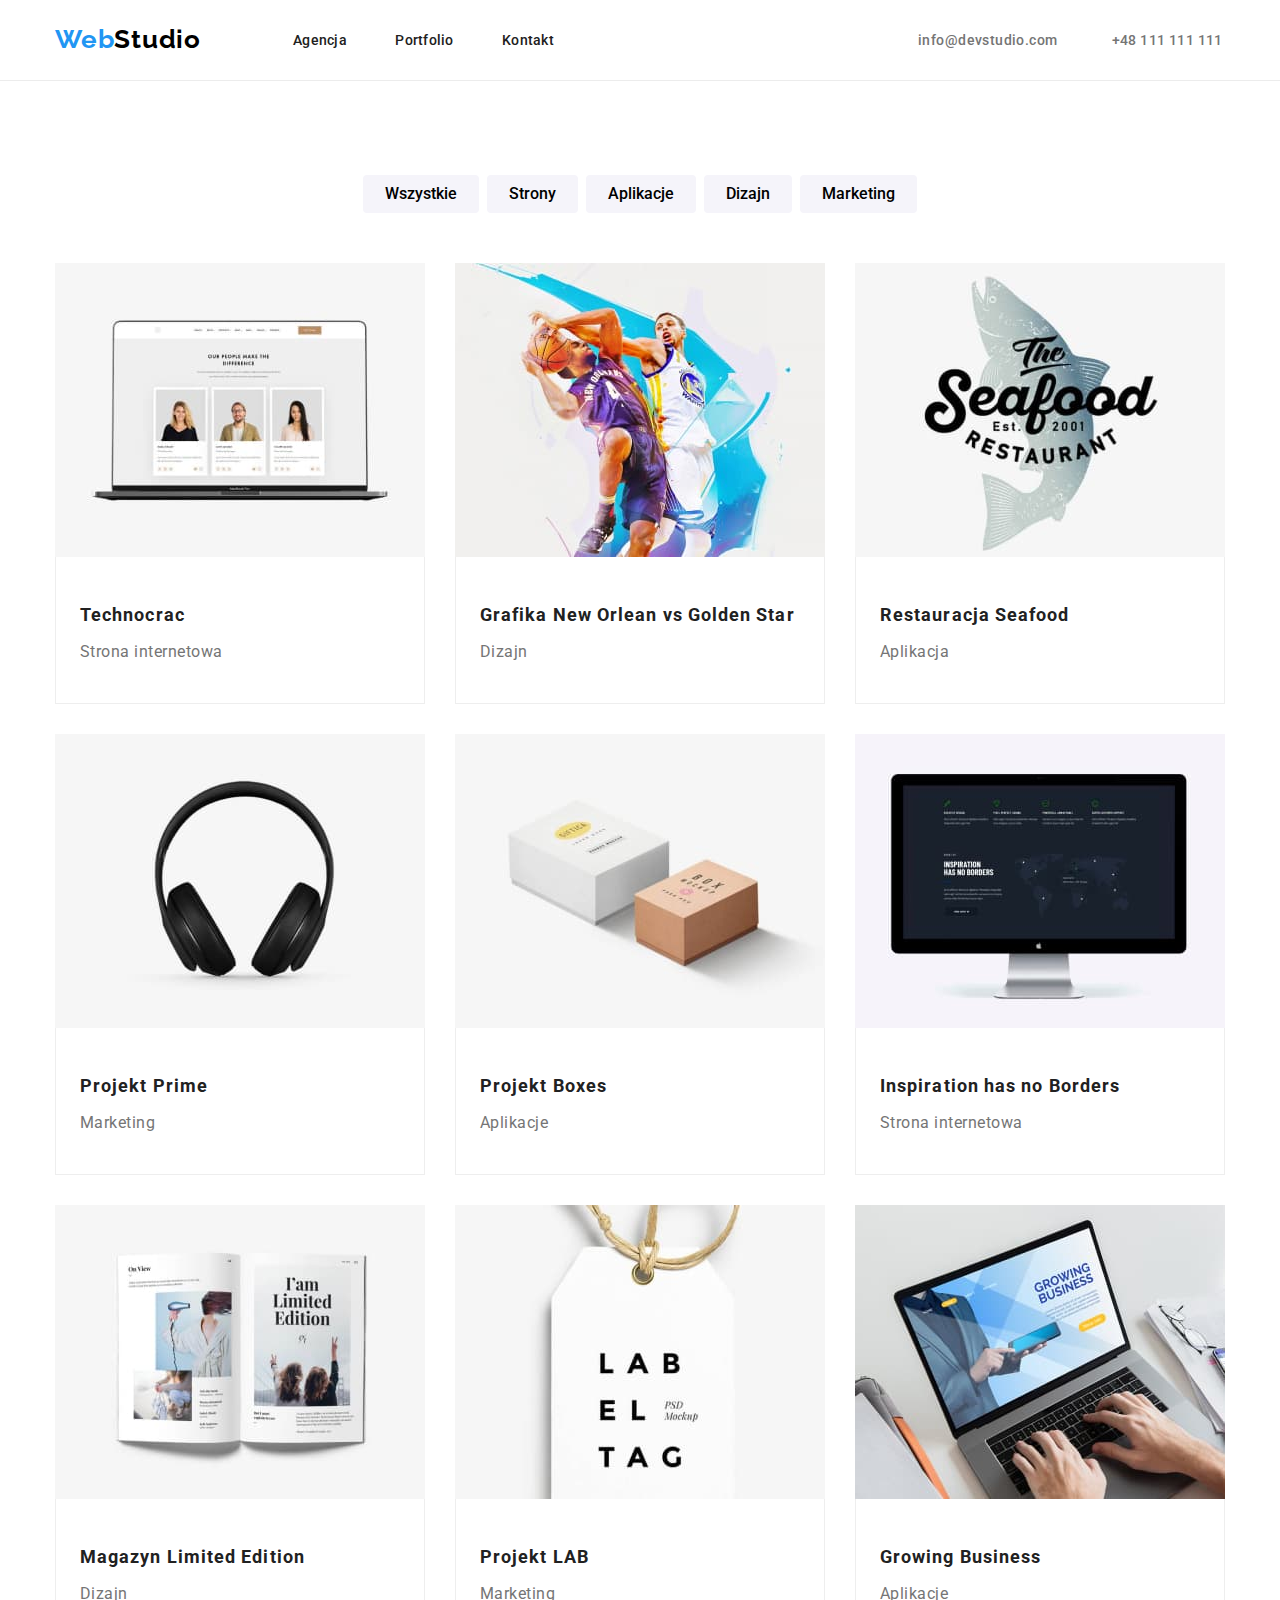
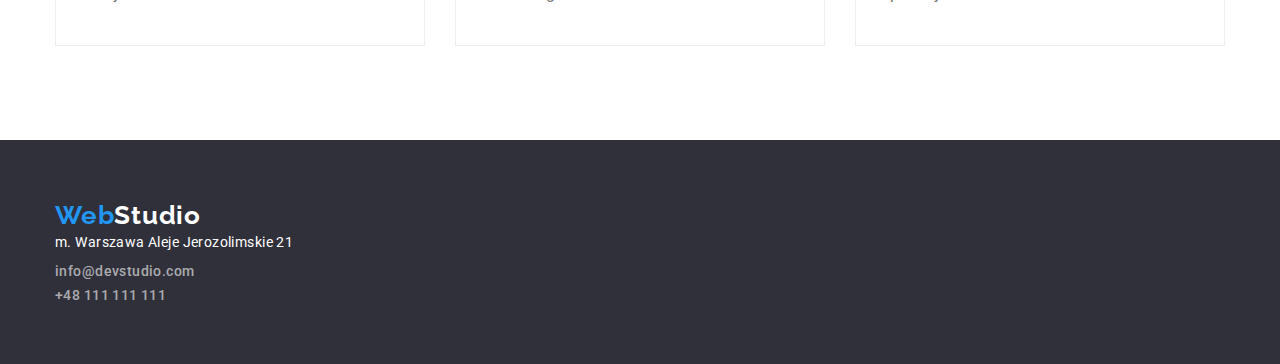
==== portfolio.html @ 27da1d33 "Add files via upload" ====
<!DOCTYPE html>
<html lang="en">
  <head>
    <meta charset="UTF-8" />
    <meta http-equiv="X-UA-Compatible" content="IE=edge" />
    <meta name="viewport" content="width=device-width, initial-scale=1.0" />
    <title>Portfolio</title>

    <link rel="preconnect" href="https://fonts.googleapis.com" />
    <link rel="preconnect" href="https://fonts.gstatic.com" crossorigin />
    <link
      href="https://fonts.googleapis.com/css2?family=Raleway:wght@700&family=Roboto:wght@400;500;700;900&display=swap"
      rel="stylesheet"
    />

    <link
      rel="stylesheet"
      href="https://cdnjs.cloudflare.com/ajax/libs/modern-normalize/1.1.0/modern-normalize.min.css"
      integrity="sha512-wpPYUAdjBVSE4KJnH1VR1HeZfpl1ub8YT/NKx4PuQ5NmX2tKuGu6U/JRp5y+Y8XG2tV+wKQpNHVUX03MfMFn9Q=="
      crossorigin="anonymous"
      referrerpolicy="no-referrer"
    />
    <link rel="stylesheet" href="./CSS/style.css" />
  </head>
  <body>
    <header class="top-background">
      <section class="container">
        <div class="header-flex">
          <a class="web-studio-header" href="">
            <span class="web">Web</span><span class="studio">Studio</span></a
          >
          <nav class="header-nav-flex">
            <a class="link" href="./index.html">Agencja</a>
            <a class="link" href="./portfolio.html">Portfolio</a>
            <a class="link" href="">Kontakt</a>
          </nav>
          <div>
            <a class="tell-mailto" href="mailto:info@devstudio.com">info@devstudio.com</a>
            <a class="tell-mailto gap-between-header" href="tel:+48111111111">+48 111 111 111</a>
          </div>
        </div>
      </section>
    </header>

    <main>
      <!-- section buttons -->
      <section class="section section-padd-bottom-50">
        <div class="container">
          <ul class="buttonpflex">
            <li><button type="button" class="buttonp">Wszystkie</button></li>
            <li><button type="button" class="buttonp">Strony</button></li>
            <li><button type="button" class="buttonp">Aplikacje</button></li>
            <li><button type="button" class="buttonp">Dizajn</button></li>
            <li><button type="button" class="buttonp">Marketing</button></li>
          </ul>
        </div>
      </section>

      <!-- Section pictures -->

      <section class="section section-new">
        <div class="container">
          <ul class="picturesp-flex">
            <li>
              <img class="imgp" src="images/img08.jpg" alt="Open laptop" width="370" />
              <div class="description-portfolio">
                <p class="proj-description">Technocrac</p>
                <p class="proj-type">Strona internetowa</p>
              </div>
            </li>
            <li>
              <img class="imgp" src="images/img09.jpg" alt="Basketball players" width="370" />
              <div class="description-portfolio">
                <p class="proj-description">Grafika New Orlean vs Golden Star</p>
                <p class="proj-type">Dizajn</p>
              </div>
            </li>
            <li>
              <img class="imgp" src="images/img10.jpg" alt="Logo of restaurant" width="370" />
              <div class="description-portfolio">
                <p class="proj-description">Restauracja Seafood</p>
                <p class="proj-type">Aplikacja</p>
              </div>
            </li>
            <li>
              <img class="imgp" src="images/img11.jpg" alt="Headphones" width="370" />
              <div class="description-portfolio">
                <p class="proj-description">Projekt Prime</p>
                <p class="proj-type">Marketing</p>
              </div>
            </li>
            <li>
              <img class="imgp" src="images/img12.jpg" alt="Two boxes" width="370" />
              <div class="description-portfolio">
                <p class="proj-description">Projekt Boxes</p>
                <p class="proj-type">Aplikacje</p>
              </div>
            </li>
            <li>
              <img class="imgp" src="images/img13.jpg" alt="PC screen" width="370" />
              <div class="description-portfolio">
                <p class="proj-description">Inspiration has no Borders</p>
                <p class="proj-type">Strona internetowa</p>
              </div>
            </li>
            <li>
              <img class="imgp" src="images/img14.jpg" alt="Open book" width="370" />
              <div class="description-portfolio">
                <p class="proj-description">Magazyn Limited Edition</p>
                <p class="proj-type">Dizajn</p>
              </div>
            </li>
            <li>
              <img class="imgp" src="images/img15.jpg" alt="Label" width="370" />
              <div class="description-portfolio">
                <p class="proj-description">Projekt LAB</p>
                <p class="proj-type">Marketing</p>
              </div>
            </li>
            <li>
              <img
                class="imgp"
                src="images/img16.jpg"
                alt="Open laptop with screen on"
                width="370"
                height="294"
              />
              <div class="description-portfolio">
                <p class="proj-description">Growing Business</p>
                <p class="proj-type">Aplikacje</p>
              </div>
            </li>
          </ul>
        </div>
      </section>
    </main>
    <footer class="footer-background">
      <div class="container">
        <div class="footer">
          <a class="web-studio-footer" href="">
            <span class="web">Web</span><span class="studio-white">Studio</span></a
          >
          <address class="address">
            m. Warszawa Aleje Jerozolimskie 21 <br />
            <a class="color-gradient tell-mailto" href="mailto:info@devstudio.com"
              >info@devstudio.com</a
            >
            <a class="color-gradient tell-mailto" href="tel:+48111111111">+48 111 111 111</a>
          </address>
        </div>
      </div>
    </footer>
  </body>
</html>
---- CSS/style.css ----
* {
  box-sizing: border-box;
}
h1,
ul {
  margin: 0;
  padding: 0;
}
ul {
  list-style-type: none;
  list-style: none;
}
body {
  font-family: roboto, sans-serif;
  color: var(--brand-black);
  margin: 0 auto;
}
ul {
  list-style-type: none;
  list-style: none;
}

:root {
  --brand-blue: rgb(33, 150, 243);
  --brand-black: rgb(33, 33, 33, 1);
  --brand-grey: rgb(117, 117, 117);
  --brand-background-dark: rgba(47, 48, 58, 1);
  --just-black: rgb(0, 0, 0);
  --just-white: rgb(255, 255, 255);
}
/*  HEADER */

.top-background {
  border-bottom: 1px solid rgb(236, 236, 236);
  /* height: 80px; */
}
.header-flex {
  display: flex;
  align-items: center;
  /* justify-content: space-between;
  align-content: center; */
  padding-top: 24px;
  padding-bottom: 25px;
  /* padding-left: 15px; */
}
.header-nav-flex {
  display: flex;
  /* align-items: center;
  align-content: center; */
  justify-content: space-between;
  gap: 46px;
  width: 261px;
  margin-right: 364px;
}
.web {
  font-family: Raleway;
  font-size: 26px;
  font-weight: 700;
  line-height: 1.2;
  letter-spacing: 0.03em;
  color: var(--brand-blue);
  text-decoration: none;
}
.studio {
  font-family: Raleway;
  font-size: 26px;
  letter-spacing: 0.03em;
  font-weight: 700;
  line-height: 1.2;
  color: var(--just-black);
  text-decoration: none;
}
.link {
  font-weight: 500;
  font-size: 14px;
  line-height: 1.15;
  letter-spacing: 0.02em;
  color: var(--brand-black);
  text-decoration: none;
}
.web-studio-header {
  text-decoration: none;
  margin-right: 93px;
  width: 145px;

  /* padding-top: 24px; */
}

.tell-mailto {
  font-weight: 500;
  font-size: 14px;
  letter-spacing: 0.03em;
  line-height: 1.1;
  color: var(--brand-grey);
  text-decoration: none;
}
.tell-mailto:hover,
.tell-mailto:focus,
.link:hover,
.link:focus {
  color: var(--brand-blue);
}

.gap-between-header {
  margin-left: 50px;
}
/* SECTION with button */
.section {
  padding-top: 94px;
  padding-bottom: 94px;
}

.section-box {
  background-color: var(--brand-background-dark);
  padding-top: 200px;
  padding-bottom: 200px;
}
.title-box {
  /* max-height: 600px; */
  flex-direction: column;
  align-items: center;
  display: flex;
}
.h1 {
  /* display: block; */
  color: var(--just-white);
  font-weight: 900;
  font-size: 44px;
  line-height: 1.36;
  letter-spacing: 0.06em;
  text-align: center;
  max-width: 696px;
}

.button {
  /* display: block; */
  /* width: 200px;
  height: 50px; */
  font-family: roboto;
  font-weight: 700;
  font-size: 16px;
  line-height: 1.88;
  /* align-items: center; */
  text-align: center;
  color: var(--just-white);
  background: var(--brand-blue);
  box-shadow: 0px 4px 4px rgba(0, 0, 0, 0.15);
  border-radius: 4px;
  cursor: pointer;
  margin-top: 30px;
  padding: 10px 40px;
}

/*  LOREM IPSUM */

.container {
  max-width: 1200px;
  /* width: 100%; */
  margin: 0 auto;
  padding: 0 15px;
}
.loremipsum-flex {
  display: flex;
  justify-content: center;
  align-self: auto;
  gap: 30px;
  /* width: 100%; */
}

.lorem-heading {
  font-weight: 700;
  font-size: 14px;
  line-height: 1.1;
  letter-spacing: 0.03em;
  color: var(--brand-black);
  text-align: left;
  margin-top: 0px;
  margin-bottom: 14px;
}
.lorem-content {
  font-size: 14px;
  line-height: 1.7;
  letter-spacing: 0.03em;
  color: var(--brand-grey);
  text-align: left;
}

/* CZYM SIE ZAJMUJEMY */
.section-new {
  padding-top: 0px;
}

.section-heading {
  font-size: 36px;
  font-weight: 700;
  line-height: 1.2;
  letter-spacing: 0.03em;
  color: var(--brand-black);
  display: flex;
  justify-content: center;
  align-items: center;
  margin: 0 0 50px 0;
  text-align: center;
}

.what-we-do-flex {
  display: flex;
  gap: 30px;
  text-align: center;
  justify-content: center;
}

/* NASZ ZESPOL */

.our-team-backgroundcolor {
  background-color: rgba(245, 244, 250, 1);
}

.our-team-flex {
  display: flex;
  gap: 30px;
  text-align: center;
  justify-content: center;
}
.picture {
  padding: 0;
  align-items: center;
  background: #ffffff;
  box-shadow: 0px 1px 3px rgba(0, 0, 0, 0.12), 0px 1px 1px rgba(0, 0, 0, 0.14),
    0px 2px 1px rgba(0, 0, 0, 0.2);
  border-radius: 0px 0px 4px 4px;
}
.team-person {
  font-size: 16px;
  font-weight: 500;
  line-height: 1.1875;
  letter-spacing: 0.03em;
  text-align: center;
  display: block;
  margin: 30px 0 10px 0;
}
.team-position {
  font-size: 16px;
  font-weight: 400;
  line-height: 1.1875;
  letter-spacing: 0.03em;
  text-align: center;
  margin: 10px 0 30px 0;
}

/* Portfolio */
.section-padd-bottom-50 {
  padding-bottom: 50px;
}
.buttonpflex {
  display: flex;
  gap: 8px;
  text-align: center;
  justify-content: center;
}

.buttonp {
  font-family: roboto;
  background-color: #f5f4fa;
  border-radius: 4px;
  border: none;
  padding: 6px 22px;
  text-decoration-color: var(--just-black);
  font-weight: 500;
  font-size: 16px;
  line-height: 1.6;
  cursor: pointer;
  /* background: #f5f4fa; */
  /* border-radius: 4px; */
}
.buttonp:hover,
.buttonp:focus {
  background-color: var(--brand-blue);
  color: var(--just-white);
  box-shadow: 0px 3px 1px rgba(0, 0, 0, 0.1), 0px 1px 2px rgba(0, 0, 0, 0.08),
    0px 2px 2px rgba(0, 0, 0, 0.12);
}
/* -> FOTO DESCRIPTION*/

.picturesp-flex {
  display: flex;
  flex-wrap: wrap;
  justify-content: center;
  gap: 30px;
  padding: 0;
  /* align-content: space-around; */
}
.imgp {
  display: block;
}

.description-portfolio {
  padding: 20px 24px 20px 24px;
  border-left: 1px solid #eeeeee;
  border-right: 1px solid #eeeeee;
  border-bottom: 1px solid #eeeeee;
}

.proj-description {
  font-size: 18px;
  font-weight: 700;
  line-height: 2;
  letter-spacing: 0.06em;
  color: var(--brand-black);
  margin: 20px 0 4px 0;
  /* margin-bottom: 4px; */
}

.proj-type {
  font-size: 16px;
  font-weight: 400;
  line-height: 1.875;
  letter-spacing: 0.03em;
  color: var(--brand-grey);
  margin-top: 4px;
}

/* FOOTER */

.footer-background {
  background-color: var(--brand-background-dark);
}
.footer {
  padding: 60px 0 60px 0px;
}
.web-studio-footer {
  text-decoration: none;
  margin-bottom: 20px;
}

.address {
  font-style: normal;
  font-weight: 400;
  font-size: 14px;
  line-height: 1.71;
  color: var(--just-white);
  letter-spacing: 0.03em;
  text-decoration: none;
  display: flex;
  flex-direction: column;
  gap: 9px;
}

.address:hover,
.address:focus {
  color: var(--brand-blue);
}
.color-gradient {
  color: rgba(255, 255, 255, 0.6);
}
.studio-white {
  font-family: Raleway;
  font-size: 26px;
  letter-spacing: 0.03em;
  font-weight: 700;
  line-height: 1.2;
  color: var(--just-white);
  text-decoration: none;
}
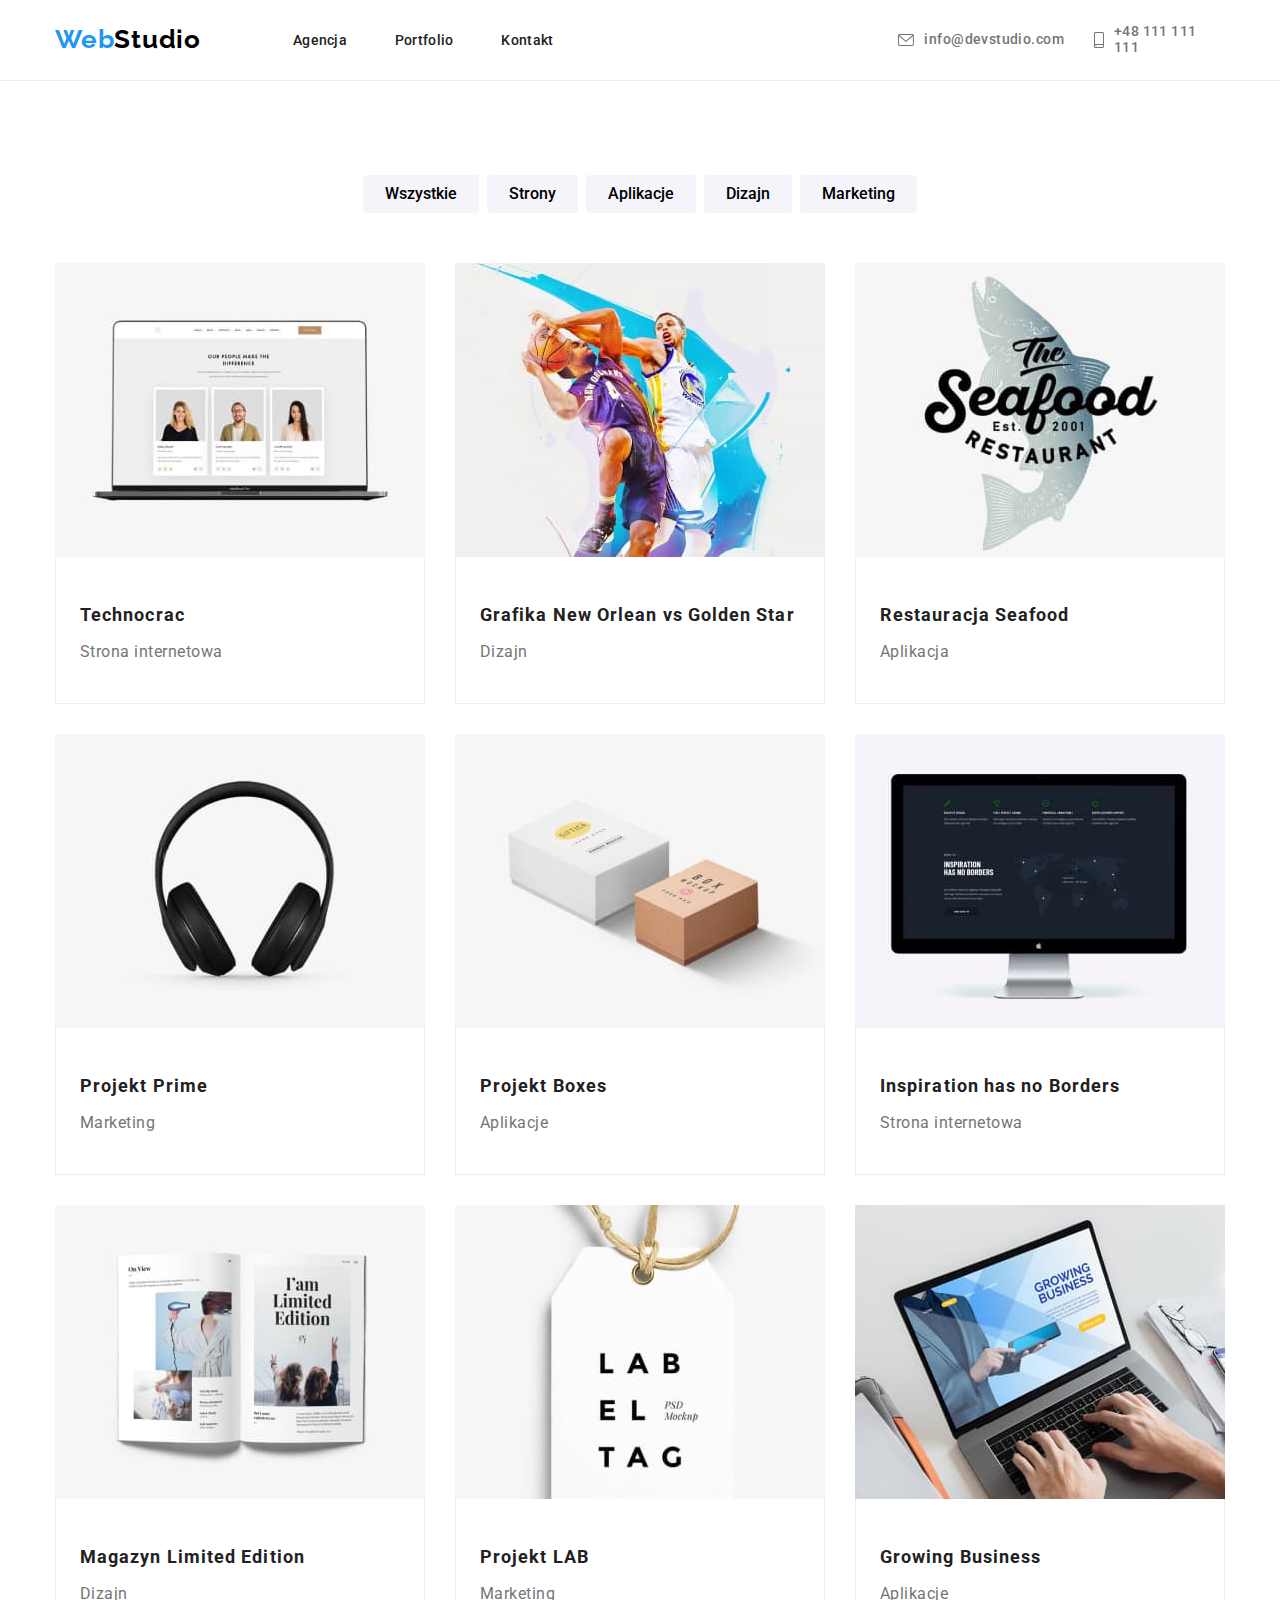
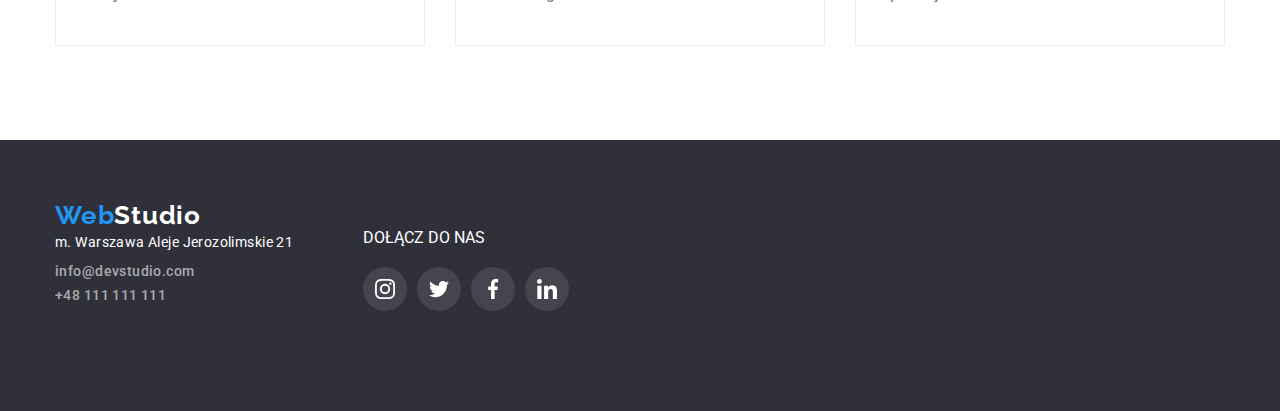
==== commit aeb026ad: "changes" ====
--- a/portfolio.html
+++ b/portfolio.html
@@ -34,9 +34,19 @@
             <a class="link" href="./portfolio.html">Portfolio</a>
             <a class="link" href="">Kontakt</a>
           </nav>
-          <div>
-            <a class="tell-mailto" href="mailto:info@devstudio.com">info@devstudio.com</a>
-            <a class="tell-mailto gap-between-header" href="tel:+48111111111">+48 111 111 111</a>
+          <div class="site-nav">
+            <svg class="icon-header" width="16" height="12">
+              <use href="./images/icons.svg#icon-envelope"></use>
+            </svg>
+            <a class="tell-mailto" href="mailto:info@devstudio.com"
+              >info@devstudio.com</a
+            >
+          </div>
+          <div class="site-nav gap-between-header">
+            <svg class="icon-header" width="10" height="16">
+              <use href="./images/icons.svg#icon-smartphone"></use>
+            </svg>
+            <a class="tell-mailto" href="tel:+48111111111">+48 111 111 111</a>
           </div>
         </div>
       </section>
@@ -61,63 +71,105 @@
       <section class="section section-new">
         <div class="container">
           <ul class="picturesp-flex">
-            <li>
-              <img class="imgp" src="images/img08.jpg" alt="Open laptop" width="370" />
+            <li class="portfolio-boxshadow">
+              <img
+                class="imgp"
+                src="images/img08.jpg"
+                alt="Open laptop"
+                width="370"
+              />
               <div class="description-portfolio">
                 <p class="proj-description">Technocrac</p>
                 <p class="proj-type">Strona internetowa</p>
               </div>
             </li>
-            <li>
-              <img class="imgp" src="images/img09.jpg" alt="Basketball players" width="370" />
-              <div class="description-portfolio">
-                <p class="proj-description">Grafika New Orlean vs Golden Star</p>
+            <li class="portfolio-boxshadow">
+              <img
+                class="imgp"
+                src="images/img09.jpg"
+                alt="Basketball players"
+                width="370"
+              />
+              <div class="description-portfolio">
+                <p class="proj-description">
+                  Grafika New Orlean vs Golden Star
+                </p>
                 <p class="proj-type">Dizajn</p>
               </div>
             </li>
-            <li>
-              <img class="imgp" src="images/img10.jpg" alt="Logo of restaurant" width="370" />
+            <li class="portfolio-boxshadow">
+              <img
+                class="imgp"
+                src="images/img10.jpg"
+                alt="Logo of restaurant"
+                width="370"
+              />
               <div class="description-portfolio">
                 <p class="proj-description">Restauracja Seafood</p>
                 <p class="proj-type">Aplikacja</p>
               </div>
             </li>
-            <li>
-              <img class="imgp" src="images/img11.jpg" alt="Headphones" width="370" />
+            <li class="portfolio-boxshadow">
+              <img
+                class="imgp"
+                src="images/img11.jpg"
+                alt="Headphones"
+                width="370"
+              />
               <div class="description-portfolio">
                 <p class="proj-description">Projekt Prime</p>
                 <p class="proj-type">Marketing</p>
               </div>
             </li>
-            <li>
-              <img class="imgp" src="images/img12.jpg" alt="Two boxes" width="370" />
+            <li class="portfolio-boxshadow">
+              <img
+                class="imgp"
+                src="images/img12.jpg"
+                alt="Two boxes"
+                width="370"
+              />
               <div class="description-portfolio">
                 <p class="proj-description">Projekt Boxes</p>
                 <p class="proj-type">Aplikacje</p>
               </div>
             </li>
-            <li>
-              <img class="imgp" src="images/img13.jpg" alt="PC screen" width="370" />
+            <li class="portfolio-boxshadow">
+              <img
+                class="imgp"
+                src="images/img13.jpg"
+                alt="PC screen"
+                width="370"
+              />
               <div class="description-portfolio">
                 <p class="proj-description">Inspiration has no Borders</p>
                 <p class="proj-type">Strona internetowa</p>
               </div>
             </li>
-            <li>
-              <img class="imgp" src="images/img14.jpg" alt="Open book" width="370" />
+            <li class="portfolio-boxshadow">
+              <img
+                class="imgp"
+                src="images/img14.jpg"
+                alt="Open book"
+                width="370"
+              />
               <div class="description-portfolio">
                 <p class="proj-description">Magazyn Limited Edition</p>
                 <p class="proj-type">Dizajn</p>
               </div>
             </li>
-            <li>
-              <img class="imgp" src="images/img15.jpg" alt="Label" width="370" />
+            <li class="portfolio-boxshadow">
+              <img
+                class="imgp"
+                src="images/img15.jpg"
+                alt="Label"
+                width="370"
+              />
               <div class="description-portfolio">
                 <p class="proj-description">Projekt LAB</p>
                 <p class="proj-type">Marketing</p>
               </div>
             </li>
-            <li>
+            <li class="portfolio-boxshadow">
               <img
                 class="imgp"
                 src="images/img16.jpg"
@@ -136,17 +188,57 @@
     </main>
     <footer class="footer-background">
       <div class="container">
-        <div class="footer">
-          <a class="web-studio-footer" href="">
-            <span class="web">Web</span><span class="studio-white">Studio</span></a
-          >
-          <address class="address">
-            m. Warszawa Aleje Jerozolimskie 21 <br />
-            <a class="color-gradient tell-mailto" href="mailto:info@devstudio.com"
-              >info@devstudio.com</a
+        <div class="footer2">
+          <div class="footer">
+            <a class="web-studio-footer" href="">
+              <span class="web">Web</span
+              ><span class="studio-white">Studio</span></a
             >
-            <a class="color-gradient tell-mailto" href="tel:+48111111111">+48 111 111 111</a>
-          </address>
+            <address class="address">
+              m. Warszawa Aleje Jerozolimskie 21 <br />
+              <a
+                class="color-gradient tell-mailto"
+                href="mailto:info@devstudio.com"
+                >info@devstudio.com</a
+              >
+              <a class="color-gradient tell-mailto" href="tel:+48111111111"
+                >+48 111 111 111</a
+              >
+            </address>
+          </div>
+          <div class="join-us">
+            <p class="join-us-text">dołącz do nas</p>
+            <div class="footer-icon">
+              <svg class="company-icon-footer" width="44" height="44">
+                <use
+                  href="./images/icons.svg#icon-instagram-2"
+                  width="20"
+                  x="12"
+                ></use>
+              </svg>
+              <svg class="company-icon-footer" width="44" height="44">
+                <use
+                  href="./images/icons.svg#icon-twitter-1"
+                  width="20"
+                  x="12"
+                ></use>
+              </svg>
+              <svg class="company-icon-footer" width="44" height="44">
+                <use
+                  href="./images/icons.svg#icon-facebook-1"
+                  width="20"
+                  x="12"
+                ></use>
+              </svg>
+              <svg class="company-icon-footer" width="44" height="44">
+                <use
+                  href="./images/icons.svg#icon-linkedin-1"
+                  width="20"
+                  x="12"
+                ></use>
+              </svg>
+            </div>
+          </div>
         </div>
       </div>
     </footer>
--- a/CSS/style.css
+++ b/CSS/style.css
@@ -14,10 +14,6 @@
   font-family: roboto, sans-serif;
   color: var(--brand-black);
   margin: 0 auto;
-}
-ul {
-  list-style-type: none;
-  list-style: none;
 }
 
 :root {
@@ -27,6 +23,8 @@
   --brand-background-dark: rgba(47, 48, 58, 1);
   --just-black: rgb(0, 0, 0);
   --just-white: rgb(255, 255, 255);
+  --brand-lightgrey: rgba(175, 177, 184, 1);
+  --brand-grey-white: rgba(245, 244, 250, 1);
 }
 /*  HEADER */
 
@@ -50,7 +48,7 @@
   justify-content: space-between;
   gap: 46px;
   width: 261px;
-  margin-right: 364px;
+  margin-right: 345px;
 }
 .web {
   font-family: Raleway;
@@ -102,8 +100,26 @@
 }
 
 .gap-between-header {
-  margin-left: 50px;
-}
+  margin-left: 30px;
+}
+
+.icon-header {
+  fill: var(--brand-grey);
+  margin-right: 10px;
+}
+.icon-header:hover,
+.icon-header:focus {
+  fill: var(--brand-blue);
+  /* stroke: var(--brand-blue); */
+  cursor: pointer;
+}
+
+.site-nav {
+  display: flex;
+  align-items: center;
+  justify-items: center;
+}
+
 /* SECTION with button */
 .section {
   padding-top: 94px;
@@ -111,9 +127,15 @@
 }
 
 .section-box {
-  background-color: var(--brand-background-dark);
+  background-image: linear-gradient(
+      rgba(47, 48, 58, 0.4),
+      rgba(47, 48, 58, 0.4)
+    ),
+    url("../images/picture-background.jpg");
   padding-top: 200px;
   padding-bottom: 200px;
+  background-size: contain;
+  background-position: center;
 }
 .title-box {
   /* max-height: 600px; */
@@ -185,6 +207,12 @@
   text-align: left;
 }
 
+.loremipsum-icon {
+  margin-bottom: 30px;
+  background-color: var(--brand-grey-white);
+  border-radius: 4px;
+}
+
 /* CZYM SIE ZAJMUJEMY */
 .section-new {
   padding-top: 0px;
@@ -213,7 +241,7 @@
 /* NASZ ZESPOL */
 
 .our-team-backgroundcolor {
-  background-color: rgba(245, 244, 250, 1);
+  background-color: var(--brand-grey-white);
 }
 
 .our-team-flex {
@@ -245,7 +273,52 @@
   line-height: 1.1875;
   letter-spacing: 0.03em;
   text-align: center;
-  margin: 10px 0 30px 0;
+  margin: 10px 0 16px 0;
+}
+.our-team-icon {
+  display: flex;
+  align-items: center;
+  justify-content: center;
+  padding: 0 32px 30px 32px;
+  gap: 10px;
+}
+.company-icon {
+  fill: var(--brand-lightgrey);
+}
+.company-icon:focus,
+.company-icon:hover {
+  fill: var(--just-white);
+  cursor: pointer;
+  background-color: var(--brand-blue);
+  border-radius: 50%;
+}
+
+/* NASI KLIENCI */
+
+.our-clients-flex {
+  display: flex;
+  gap: 30px;
+}
+.our-clients-border {
+  border: 1px solid var(--brand-lightgrey);
+  border-radius: 4px;
+}
+.our-clients-border:hover,
+.our-clients-border:focus {
+  border-color: var(--brand-blue);
+  cursor: pointer;
+}
+.company-icons {
+  fill: var(--brand-lightgrey);
+  margin: 0;
+  padding: 0;
+  vertical-align: middle;
+}
+
+.company-icons:hover,
+.company-icons:focus {
+  cursor: pointer;
+  fill: var(--brand-blue);
 }
 
 /* Portfolio */
@@ -280,6 +353,16 @@
   box-shadow: 0px 3px 1px rgba(0, 0, 0, 0.1), 0px 1px 2px rgba(0, 0, 0, 0.08),
     0px 2px 2px rgba(0, 0, 0, 0.12);
 }
+.portfolio-boxshadow:hover,
+.portfolio-boxshadow:focus {
+  cursor: pointer;
+  box-shadow: 1px 4px 6px 0px rgba(0, 0, 0, 0.16);
+
+  box-shadow: 0px 4px 4px 0px rgba(0, 0, 0, 0.06);
+
+  box-shadow: 0px 1px 1px 0px rgba(0, 0, 0, 0.12);
+}
+
 /* -> FOTO DESCRIPTION*/
 
 .picturesp-flex {
@@ -362,3 +445,34 @@
   color: var(--just-white);
   text-decoration: none;
 }
+
+.join-us {
+  padding: 72px 0 100px 0;
+  margin-left: 70px;
+  /* align-self: center; */
+}
+.join-us-text {
+  color: var(--just-white);
+  text-transform: uppercase;
+  margin-bottom: 20px;
+}
+.footer2 {
+  display: flex;
+  align-items: flex-start;
+}
+.footer-icon {
+  display: flex;
+  align-items: center;
+  justify-content: center;
+  gap: 10px;
+}
+.company-icon-footer {
+  fill: var(--just-white);
+  background-color: rgba(255, 255, 255, 0.1);
+  border-radius: 50%;
+}
+.company-icon-footer:hover,
+.company-icon-footer:focus {
+  background-color: var(--brand-blue);
+  cursor: pointer;
+}
